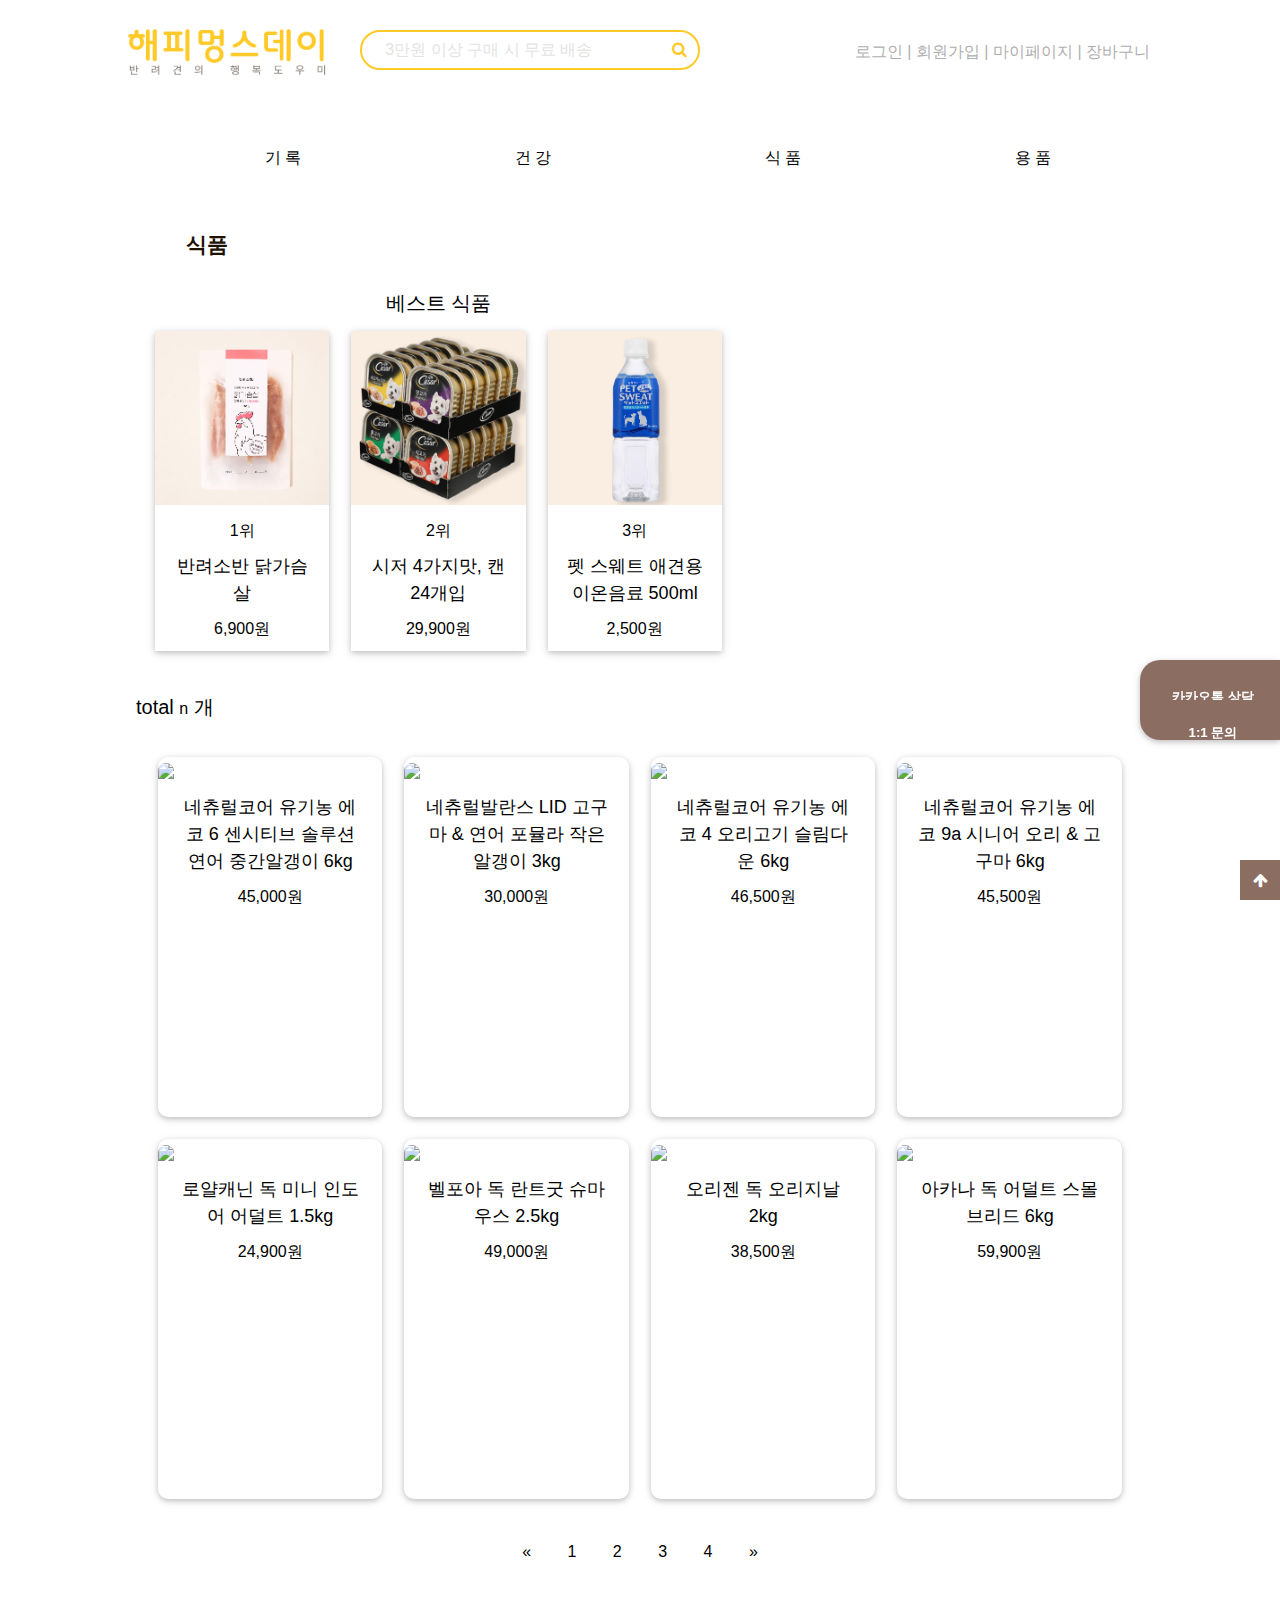
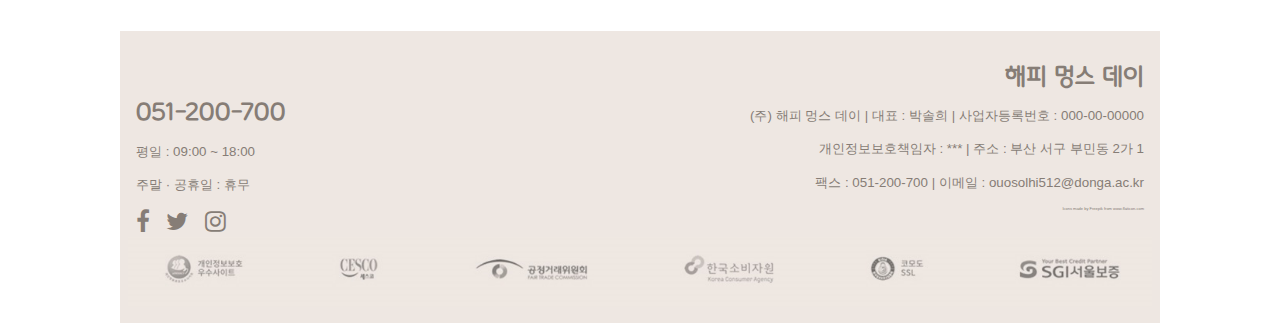
==== food.html @ b2371fed "Add files via upload" ====
<!DOCTYPE html>
<html lang="en">
<head>
    <meta charset="UTF-8">
    <meta http-equiv="X-UA-Compatible" content="IE=edge">
    <meta name="viewport" content="width=device-width, initial-scale=1.0">
    <link rel="stylesheet" href="./w3css-master/w3.css">
    <link rel="stylesheet" href="https://cdnjs.cloudflare.com/ajax/libs/font-awesome/4.7.0/css/font-awesome.min.css">
    <link rel="stylesheet" href="./cssjs/css01.css">
    <link href="https://fonts.googleapis.com/icon?family=Material+Icons" rel="stylesheet">
    <link rel="shortcut icon" href="./favicon/favicon.ico">
    <link rel="shortcut icon" href="/favicon.ico" type="image/x-icon">
    <link rel="icon" href="/favicon.ico" type="image/x-icon">
    <link rel="apple-touch-icon" sizes="57x57" href="/apple-icon-57x57.png">
    <link rel="apple-touch-icon" sizes="60x60" href="/apple-icon-60x60.png">
    <link rel="apple-touch-icon" sizes="72x72" href="/apple-icon-72x72.png">
    <link rel="apple-touch-icon" sizes="76x76" href="/apple-icon-76x76.png">
    <link rel="apple-touch-icon" sizes="114x114" href="/apple-icon-114x114.png">
    <link rel="apple-touch-icon" sizes="120x120" href="/apple-icon-120x120.png">
    <link rel="apple-touch-icon" sizes="144x144" href="/apple-icon-144x144.png">
    <link rel="apple-touch-icon" sizes="152x152" href="/apple-icon-152x152.png">
    <link rel="apple-touch-icon" sizes="180x180" href="/apple-icon-180x180.png">
    <link rel="icon" type="image/png" sizes="192x192"  href="/android-icon-192x192.png">
    <link rel="icon" type="image/png" sizes="32x32" href="/favicon-32x32.png">
    <link rel="icon" type="image/png" sizes="96x96" href="/favicon-96x96.png">
    <link rel="icon" type="image/png" sizes="16x16" href="/favicon-16x16.png">
    <link rel="manifest" href="/manifest.json">
    <meta name="msapplication-TileColor" content="#ffffff">
    <meta name="msapplication-TileImage" content="/ms-icon-144x144.png">
    <meta name="theme-color" content="#ffffff">
    <script src="https://code.jquery.com/jquery-latest.js"></script> 
    <script src="./cssjs/js01.js"></script>
    <script type="text/javascript">
        $(document).ready(function() {
          $('#close').click(function() {
            $('#pop').hide();
          });
        });
        $(document).ready(function(){
            document.getElementById("total0").innerHTML=document.getElementsByClassName('img').length;
         })
    </script>
    <title>해피멍스데이</title>
</head>
<body class="w3-content" style="max-width:1040px" onload="clickidtext();clickpwtext();">
    <div id="page">


        <div>
            <div class="top w3-text-white w3-container" id="gotop">
                <a>
                    <i class="fa fa-arrow-up w3-display-middle" aria-hidden="true"></i>
                </a>
            </div>
        </div>
        <header id="header">
            <div id="logo" class="w3-left">
                <img src="./img/logo.png" id="logo01" alt="logo" width=21% onclick='home()'>
            </div>

            <div id="top_menu">
                <a href="#"  onclick="top_menu();"> 로그인 </a> |
                <a href="./join.html"> 회원가입 </a> |
                <a href="#"  onclick="top_menu();"> 마이페이지 </a> |
                <a href="#"  onclick="top_menu();"> 장바구니 </a>
            </div>
            <div id="rja">
                <form class = 'search'>
                    <input class = 'keyword' type = 'text' name = 'search' value = "" autocomplete = "off" placeholder="&nbsp&nbsp 3만원 이상 구매 시 무료 배송">
                    <button class = "img-button" type = "submit" name = "click" value = "" onclick="rja();">
                        <i class="fa fa-search"></i>
                    </button>
                </form>
            </div>
        </header>
        <nav>
            <ul>
                <li> <a href="#" class="w3-wide"> 기록 </a> </li>
                <li> <a href="#" class="w3-wide"> 건강 </a> </li>
                <li> <a href="./food.html" class="w3-wide"> 식품 </a> </li>
                <li> <a href="./product.html" class="w3-wide"> 용품 </a> </li>
            </ul>
        </nav>       
        <br>



        <div class="w3-container" id="page01">
            <article>

                <section id="content" class="w3-medium">
                    <h2> 식품 </h2>

                    <div id="best01" class="w3-row-padding w3-margin-top" style="width: 60%;">
                        <h4 style="text-align: center;"> 베스트 식품 </h4>
                        <div class="w3-third w3-content">
                            <div class="w3-card container">
                                <img src="./img/01.png" style="width:100%">
                                <div class="w3-container w3-center">
                                    <h6>1위</h6>
                                    <h5>반려소반 닭가슴살</h5>
                                    <h6>6,900원</h6>
                                </div>
                            </div>
                        </div>
                        <div class="w3-third w3-content">
                            <div class="w3-card container">
                                <img src="./img/02.png" style="width:100%">
                                <div class="w3-container w3-center">
                                    <h6>2위</h6>
                                    <h5>시저 4가지맛, 캔 24개입</h5>
                                    <h6>29,900원</h6>
                                </div>
                            </div>
                        </div>
                        <div class="w3-third w3-content">
                            <div class="w3-card container">
                                <img src="./img/03.png" style="width:100%">
                                <div class="w3-container w3-center">
                                    <h6>3위</h6>
                                    <h5>펫 스웨트 애견용 이온음료 500ml</h5>
                                    <h6>2,500원</h6>
                                </div>
                            </div>
                        </div>
                    </div>

                    <br>
                    <h4 class="w3-margin-top"> total 
                        <span id="total0">n</span> 
                        개
                    </h4>
                    <div id="rank">
                        <div id="rank01" class="w3-row-padding w3-margin-top">
                            <!-- <h4 style="text-align: center;"> 식품 </h4>-->

                            


                            <div class="w3-quarter w3-content w3-margin-top">
                                <div class="w3-card container">
                                    <img src="./img/f01.jpg" style="width:100%" class="img">
                                    <div class="w3-container w3-center">
                                        <h5>네츄럴코어 유기농 에코 6 센시티브 솔루션 연어 중간알갱이 6kg</h5>
                                        <h6>45,000원</h6>
                                    </div>
                                </div>
                            </div>
                            <div class="w3-quarter w3-content w3-margin-top">
                                <div class="w3-card container">
                                    <img src="./img/f02.jpg" style="width:100%" class="img">
                                    <div class="w3-container w3-center">
                                        <h5>네츄럴발란스 LID 고구마 & 연어 포뮬라 작은알갱이 3kg</h5>
                                        <h6>30,000원</h6>
                                    </div>
                                </div>
                            </div>
                            <div class="w3-quarter w3-content w3-margin-top">
                                <div class="w3-card container">
                                    <img src="./img/f03.jpg" style="width:100%" class="img">
                                    <div class="w3-container w3-center">
                                        <h5>네츄럴코어 유기농 에코 4 오리고기 슬림다운  6kg</h5>
                                        <h6>46,500원</h6>
                                    </div>
                                </div>
                            </div>
                            <div class="w3-quarter w3-content w3-margin-top">
                                <div class="w3-card container">
                                    <img src="./img/f04.jpg" style="width:100%" class="img">
                                    <div class="w3-container w3-center">
                                        <h5>네츄럴코어 유기농 에코 9a 시니어 오리 & 고구마 6kg</h5>
                                        <h6>45,500원</h6>
                                    </div>
                                </div>
                            </div>
                            
                            <br><br><br><br><br>
                            
                            <div class="w3-quarter w3-content w3-margin-top">
                                <div class="w3-card container">
                                    <img src="./img/f05.jpg" style="width:100%" class="img">
                                    <div class="w3-container w3-center">
                                        <h5>로얄캐닌 독 미니 인도어 어덜트 1.5kg</h5>
                                        <h6>24,900원</h6>
                                    </div>
                                </div>
                            </div>
                            <div class="w3-quarter w3-content w3-margin-top">
                                <div class="w3-card container">
                                    <img src="./img/f06.jpg" style="width:100%" class="img">
                                    <div class="w3-container w3-center">
                                        <h5>벨포아 독 란트굿 슈마우스 2.5kg</h5>
                                        <h6>49,000원</h6>
                                    </div>
                                </div>
                            </div>
                            <div class="w3-quarter w3-content w3-margin-top">
                                <div class="w3-card container">
                                    <img src="./img/f07.jpg" style="width:100%" class="img">
                                    <div class="w3-container w3-center">
                                        <h5>오리젠 독 오리지날 2kg</h5>
                                        <h6>38,500원</h6>
                                    </div>
                                </div>
                            </div>
                            <div class="w3-quarter w3-content w3-margin-top">
                                <div class="w3-card container">
                                    <img src="./img/f08.jpg" style="width:100%" class="img">
                                    <div class="w3-container w3-center">
                                        <h5>아카나 독 어덜트 스몰브리드 6kg</h5>
                                        <h6>59,900원</h6>
                                    </div>
                                </div>
                            </div>



                        
                    </div>
                


                </section>

                <br>
                <section>
                    <div class="w3-container w3-center">
                        <div class="w3-bar">
                          <a href="#" class="w3-button">&laquo;</a>
                          <a href="#" class="w3-button">1</a>
                          <a href="#" class="w3-button">2</a>
                          <a href="#" class="w3-button">3</a>
                          <a href="#" class="w3-button">4</a>
                          <a href="#" class="w3-button">&raquo;</a>
                        </div>
                    </div>
                </section>
            </article>

            <section id="allfloat">
                <div class="float1" onclick="kakao();">
                    <div class="w3-display-container">
                        <div class="w3-display-middle">
                            <span class="material-icons" style="font-size: 15pt;"> support_agent </span> 
                            카카오톡 상담
                        </div>
                    </div>
                </div>
                <div class="float2" onclick="inquiry();">
                    <div class="w3-display-container">
                        <div class="w3-display-middle">
                            <span class="material-icons"> drive_file_rename_outline </span> 
                            1:1 문의
                        </div>
                    </div>
                </div>
            </section>
        </div>
        <br><br>
        <footer class="w3-row-padding w3-padding-16" id="footer">
            <div class="w3-third">
                <h2>
                    <span class="material-icons">support_agent</span>
                    051-200-700
                </h2>
                <p>평일 : 09:00 ~ 18:00 </p> 
                <p>주말 · 공휴일 : 휴무 </p>
                <a href="https://www.facebook.com/"><i class="fa fa-facebook" style="font-size:24px;color:#867d76">&nbsp;&nbsp;</i></a>
                <a href="https://twitter.com/"><i class="fa fa-twitter" style="font-size:24px;color:#867d76">&nbsp;&nbsp;</i></a>
                <a href="https://www.instagram.com/"><i class="fa fa-instagram" style="font-size:24px;color:#867d76">&nbsp;&nbsp;</i></a>
            </div>
            <div class="w3-twothird">
                <div id="footerright">
                    <h2 id="hmd">해피 멍스 데이</h2>
                    <p>(주) 해피 멍스 데이 | 대표 : 박솔희 | 사업자등록번호 : 000-00-00000 </p>
                    <p>개인정보보호책임자 : *** | 주소 :  부산 서구 부민동 2가 1</p>
                    <p>팩스 : 051-200-700 | 이메일 : ouosolhi512@donga.ac.kr</p>
                    <div>
                        <div  style="font-size: 3pt;">Icons made by <a href="https://www.freepik.com" title="Freepik"  style="font-size: 3pt;">Freepik</a> from <a href="https://www.flaticon.com/" title="Flaticon" style="font-size: 3pt;">www.flaticon.com</a></div>
                    </div>
                </div>
            </div>
            <img src="./img/footer01.jpg" alt="footer" id="ffooter">

            
        </footer>
    </div>
</body>
</html>
---- cssjs/css01.css ----
*{ font-size: 12pt;
    font-family: 'Noto Sans KR', sans-serif;
    }
.mySlides {display:none}
.w3-left, .w3-right, .w3-badge {cursor:pointer}
.w3-badge {height:13px;width:13px;padding:0}
body{max-width: 1040px ; 
    margin: 0 auto; 
    min-width: 1040px; 
}

@font-face { 
    font-family: 'malang';  
    src: url("../font/HancomMalangMalangRegular.otf") format("opentype");
    font-style: normal;
    font-weight: normal;
}     

@font-face {
    font-family: 'Material Icons';
    font-style: normal;
    font-weight: 400;
    src: url(https://example.com/MaterialIcons-Regular.eot); /* For IE6-8 */
    src: local('Material Icons'),
      local('MaterialIcons-Regular'),
      url(https://example.com/MaterialIcons-Regular.woff2) format('woff2'),
      url(https://example.com/MaterialIcons-Regular.woff) format('woff'),
      url(https://example.com/MaterialIcons-Regular.ttf) format('truetype');
}
.material-icons {
  font-family: 'Material Icons';
  font-weight: normal;
  font-style: normal;
  font-size: 24px;  /* Preferred icon size */
  display: inline-block;
  line-height: 1;
  text-transform: none;
  letter-spacing: normal;
  word-wrap: normal;
  white-space: nowrap;
  direction: ltr;

  /* Support for all WebKit browsers. */
  -webkit-font-smoothing: antialiased;
  /* Support for Safari and Chrome. */
  text-rendering: optimizeLegibility;

  /* Support for Firefox. */
  -moz-osx-font-smoothing: grayscale;

  /* Support for IE. */
  font-feature-settings: 'liga';
}

nav{
    border: #afafaf 0 1px 0 0 solid;
    text-align: center;
}
nav ul{
    list-style: none;
}
a{text-decoration: none;}

nav ul li:hover {
    background-color: #ffca28;
    color: #ffffff;
}

nav ul{
    display: flex;
}
nav ul li{
    flex: 1;
    padding: 10px;
}

#page01{display: flex;}
header{
    height: 120px;
}
footer{
    height: 100%;
    background-color: #eee7e2;
    color: #867d76;
}
footer div h2{
    font-size: 18pt;
    font-weight: bolder;
    font-family: 'malang';
}
footer div div h2{
    font-size: 18pt;
    font-weight: bolder;
    font-family: 'malang';
}

footer div p{
    font-size: 10pt;
}

#footerright{
    font-size: 8pt;
    text-align: right;
}
#ffooter{
    width: 1024px;
    display: inline-block;
    
}

/*article, aside, nav{
    height: calc(100vh - 100px);
} */
#page01 {
    height: calc(100vh-calc(header+nav+mySlides));
}




article{flex: 3; display: inline-block;}
aside{flex: 1;}

header{position: relative;}
#top_menu{
    color: #afafaf;
    position: absolute;
    top: 40px;
    right: 10px;
}
#logo{
    position: absolute;
    height: 100px;
    top: 20px;
}


.search{
    border: 2px solid #ffca28;
    border-radius: 20px;
    position: absolute;
    top: 30px;
    left: 240px;
    width: 340px;
    height: 40px;
}

button.img-button{
    border: none;
    background: transparent;
    color: #ffca28;
}
.fas{
    color: #ffca28;
}
.keyword{
    border : none;
    outline: none;
    background: transparent;
    width: 300px;
    color: #8c6d62;
    padding: 6px 0 0 10px;
}
#gotop{
    position: fixed; 
    bottom: 0;
    right: 0;
    width: 40px;
    height: 40px;
    display: inline-block;
    background-color: #ffca28;
    text-align: center;
}
#gotop, #gotop a i:hover{
    color: #ffca28;
    background-color: #8c6d62;
}


table{
    outline: none;
}

div article section h2{
    text-align: left;
    margin-left: 50px;
    color: #1d1102;
    font-size: 16pt;
    font-weight: bolder;
}

div article section table tr td{
    position: relative;
}
div article section table tr td h3{
    position: absolute;
    top: 40px;
    left: 150px;
}
div article section table tr td p{
    position: absolute;
    top: 30px;
    left: 80px;

}


#videoth div div div{
    border-radius: 10px;
}
#videoth div div div img{
    border-radius: 10px 10px 0 0;
}
#videoth div div div div p{
    font-size: 10pt;
}

.container {
    position: relative;
  }
.overlay {
    position: absolute;
    top: 0;
    bottom: 0;
    left: 0;
    right: 0;
    opacity: 0;
    transition: .5s ease;
    background-color: #ffc928c4;
  }
  
.container:hover .overlay {
    opacity: 1;
}
  
.text {
    color: white;
    font-size: 20px;
    position: absolute;
    top: 50%;
    left: 50%;
    -webkit-transform: translate(-50%, -50%);
    -ms-transform: translate(-50%, -50%);
    transform: translate(-50%, -50%);
    text-align: center;
    text-shadow: -1px 0 #8c6d62, 0 1px #8c6d62, 1px 0 #8c6d62, 0 -1px #8c6d62;
}

.container1 {
    position: relative;
}
  
.image {
    display: block;
    height: auto;
}
  
.overlay2 {
    position: absolute; 
    left: 9px;
    bottom: 0; 
    
    background: rgb(0, 0, 0);
    background: rgba(0, 0, 0, 0.5); /* Black see-through */
    color: #f1f1f1; 
    width: 217px;
    transition: .5s ease;
    opacity:0;
    font-size: 20px;
    padding: 20px;
    text-align: center;
}
  
.container1:hover .overlay2 {
    opacity: 1;
}


aside div h3{
    text-align: left    ;
    margin-left: 20px;
    color: #1d1102;
    font-size: 16pt;
    font-weight: bolder;
    
}

#boxx{
    width: 240px;
    height: 230px;
    border: 1px solid #cccccc;
    border-radius: 5px;
    position: relative;
}
#loginbox p{
    text-align: center;
}

#idbox{
    padding: 10px 10px 0 10px;
}
aside div div div div input{
    border: none;
    background-color: #f0f0f0;
}

#pwbox{
    padding: 5px 10px 0 10px;
}

aside div div div div input{
    height: 40px;
}
#loginbutton{
    margin: 15px 0 0;
    width: 90%;
    background-color: #ffca28;
    height: 50px;
    border-radius: 5px;
    border: none;
    position: absolute;
    left: 50%;
    transform: translateX(-50%);
}

#loginbutton:hover{
    background-color: #8c6d62;
    color: #ffffff;
}

#join{
    margin: 15px 0 0;
    width: 90%;
    background-color: #ffca28;
    height: 50px;
    border-radius: 5px;
    border: none;
    position: absolute;
    top: 150px;
    left: 50%;
    transform: translateX(-50%);
}

#join:hover{
    background-color: #8c6d62;
    color: #ffffff;
}

section div div{
    margin: 3px;
}

#pet div div{
    border-radius: 20px;
}
#pet div div img{
    border-radius: 20px;
}
input::placeholder {
    color: #cccccc;
}


.float1{
    position: fixed;
    display: inline-block;
    bottom: 200px; 
    right: 0;
    z-index: 99;
    width: 140px;
    height: 40px;
    border-radius: 20px 0 00;
    background-color: #8c6d62;
}


.float1 div div{
    display: inline;
    position: absolute;
    top: 18px;
    width: 100%;
    text-align: center;
    font-size: 10pt;
    font-weight: 600;
    color: #ffffff;
}

.float2{
    position: fixed;
    display: inline-block;
    bottom: 160px; 
    right: 0;
    z-index: 99;
    width: 140px;
    height: 40px;
    border-radius: 0 0 0 20px;
    background-color: #8c6d62;
}


.float2 div div{
    display: inline;
    position: absolute;
    top: 12px;
    width: 100%;
    text-align: center;
    font-size: 10pt;
    font-weight: 600;
    color: #ffffff;
}
#pop{
    z-index: 2;
    position: fixed;    
    top: 100px; 
    left: 50%;
    transform: translate(-50%, 0);
    background-color: #f8f8f8;
    text-align: right;
}
#pop div img{
    width: auto;
    height: auto;
    max-width: 450px;
    max-height: 450px;
}

#allfloat{
    position: fixed;
    display: inline-block;
    bottom: 160px; 
    right: 0;
    z-index: 99;
    width: 140px;
    height: 80px;
    border-radius: 20px 0 0 20px;
    box-shadow:0 2px 5px 0 #00000029,0 2px 10px 0 rgba(0,0,0,0.12)
}

#allfloat :hover{
    background-color: #ffca28;
    color: #8c6d62;
}

#noticebox{ 
    width: 240px;
    border: 1px solid #cccccc;
    border-radius: 5px;
    position: relative;
}
#noticebox ul {
    padding-left: 10px;
}
#noticebox ul li{
    list-style: none;
    font-size: 10pt;
    border-bottom: 1px solid #efefef;
    margin-bottom: 10px;
    margin-right: 10px;
}

#noticebox ul li:hover {
    color: #8c6d62;
}

#noticebox ul li:before {
    content: "·";
    display: inline-block;
    vertical-align: middle;
    padding: 0px 5px 6px 0px;
}


#rank div div div{
    border-radius: 10px;
    height: 360px;
    font-family: "Noto Sans KR";
    
}
#rank div div div img{
    border-radius: 10px 10px 0 0;
    font-family: "Noto Sans KR";
}

#rank h4{
    font-family: "Noto Sans KR";
}
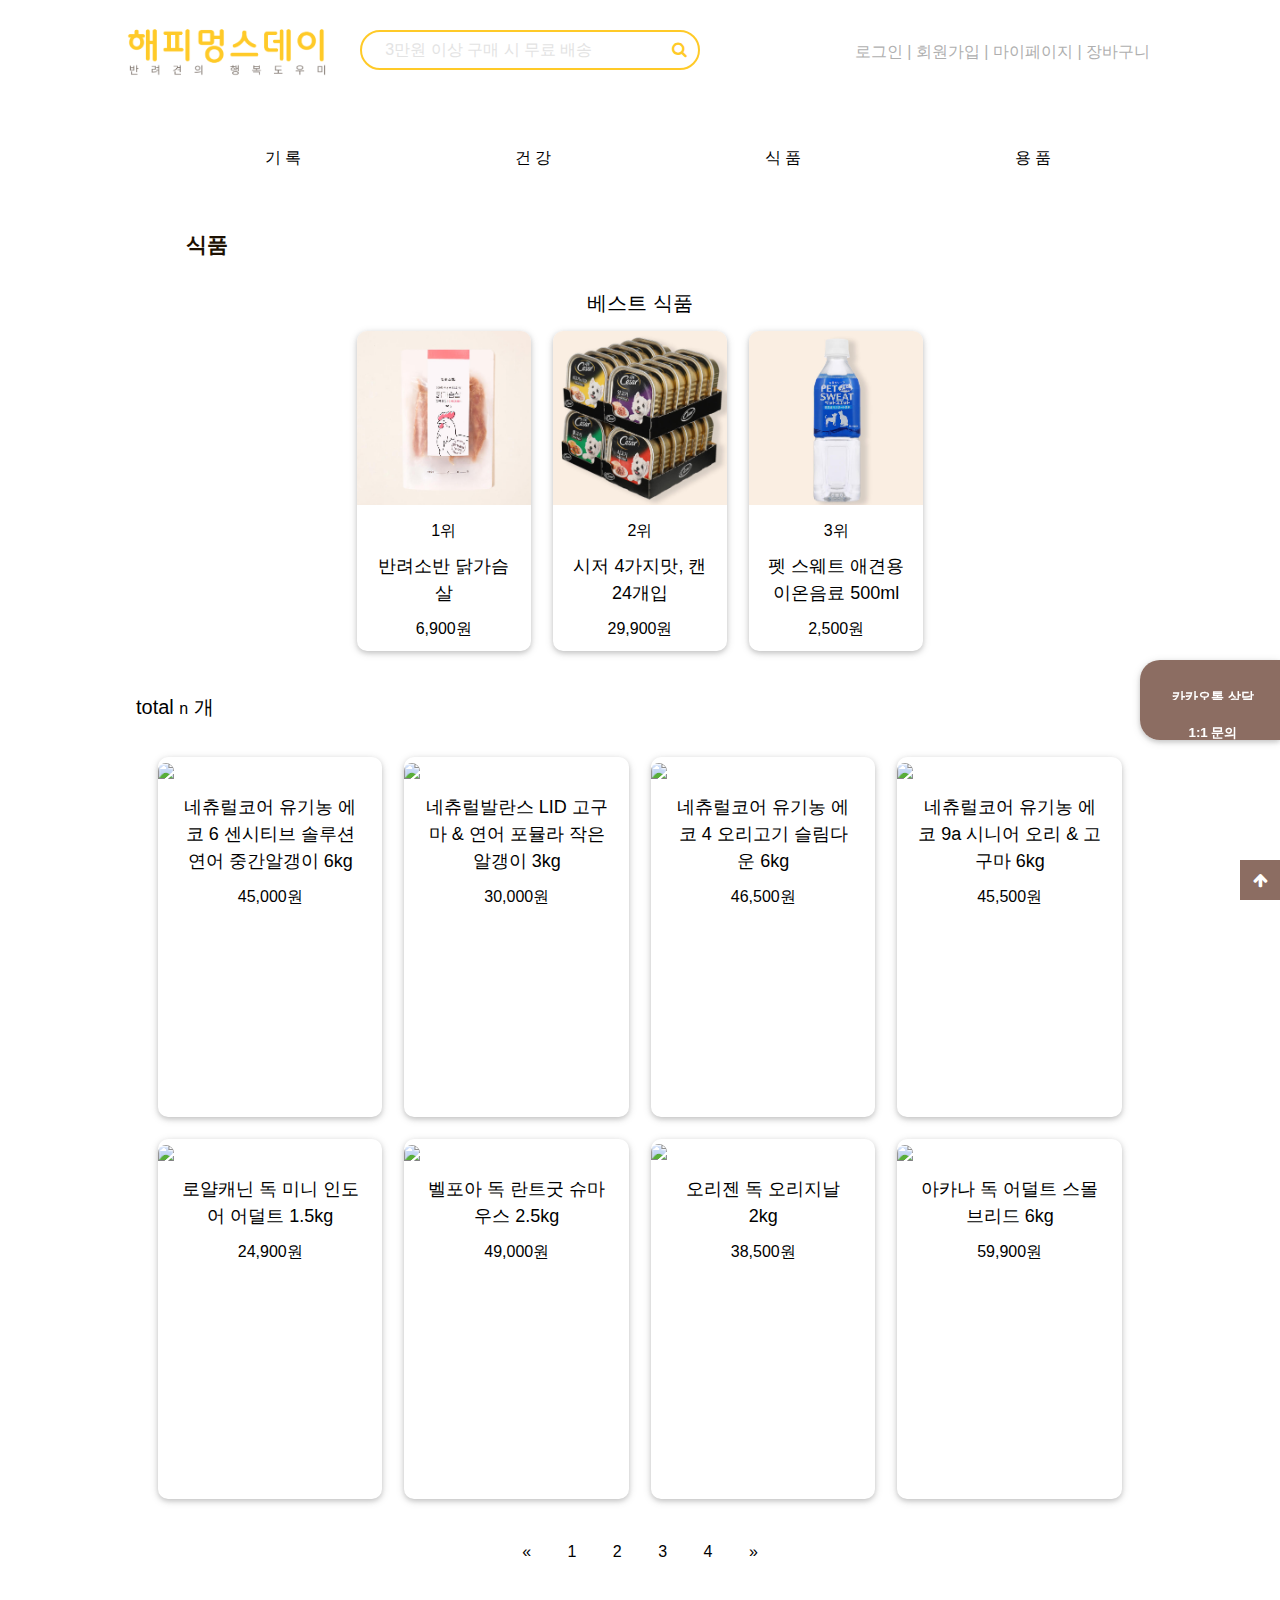
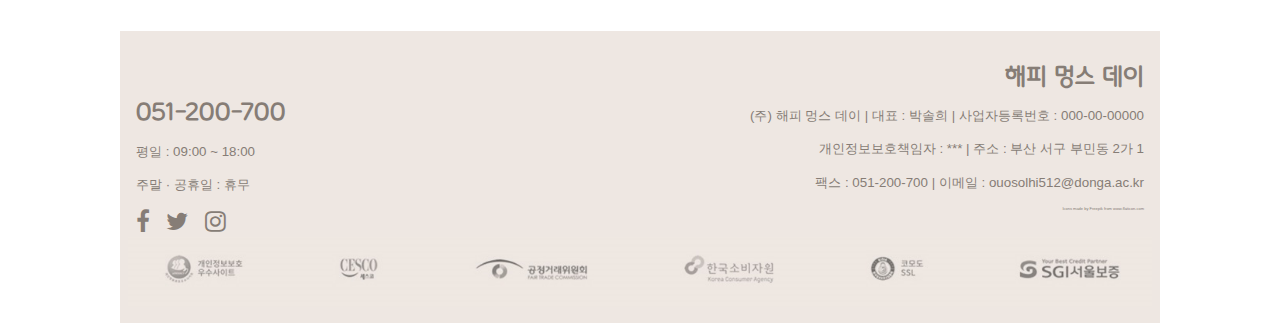
==== commit 34b51d5d: "Update food.html" ====
--- a/food.html
+++ b/food.html
@@ -55,14 +55,14 @@
         </div>
         <header id="header">
             <div id="logo" class="w3-left">
-                <img src="./img/logo.png" id="logo01" alt="logo" width=21% onclick='home()'>
-            </div>
-
-            <div id="top_menu">
-                <a href="#"  onclick="top_menu();"> 로그인 </a> |
+                <img src="./img/logo.png" id="logo01" alt="logo" width=21% onclick="location.href='index.html'">
+            </div>
+
+            <div id="top_menu" >
+                <a href="./login.html"> 로그인 </a> |
                 <a href="./join.html"> 회원가입 </a> |
-                <a href="#"  onclick="top_menu();"> 마이페이지 </a> |
-                <a href="#"  onclick="top_menu();"> 장바구니 </a>
+                <a href="#" onclick="top_menu();"> 마이페이지 </a> |
+                <a href="#" onclick="top_menu();"> 장바구니 </a>
             </div>
             <div id="rja">
                 <form class = 'search'>
@@ -75,8 +75,8 @@
         </header>
         <nav>
             <ul>
-                <li> <a href="#" class="w3-wide"> 기록 </a> </li>
-                <li> <a href="#" class="w3-wide"> 건강 </a> </li>
+                <li> <a href="#" onclick="top_menu();" class="w3-wide"> 기록 </a> </li>
+                <li> <a href="#" onclick="top_menu();" class="w3-wide"> 건강 </a> </li>
                 <li> <a href="./food.html" class="w3-wide"> 식품 </a> </li>
                 <li> <a href="./product.html" class="w3-wide"> 용품 </a> </li>
             </ul>
@@ -196,7 +196,9 @@
                             </div>
                             <div class="w3-quarter w3-content w3-margin-top">
                                 <div class="w3-card container">
+                                    <a href="./f01.html">
                                     <img src="./img/f07.jpg" style="width:100%" class="img">
+                                    </a>
                                     <div class="w3-container w3-center">
                                         <h5>오리젠 독 오리지날 2kg</h5>
                                         <h6>38,500원</h6>
@@ -286,4 +288,4 @@
         </footer>
     </div>
 </body>
-</html>+</html>
--- a/cssjs/css01.css
+++ b/cssjs/css01.css
@@ -486,6 +486,20 @@
 }
 
 
-
-
-
+#best01{
+    margin: auto;
+}
+
+#best01 div div{
+    border-radius: 10px;
+    font-family: "Noto Sans KR";
+    
+}
+#best01 div div img{
+    border-radius: 10px 10px 0 0;
+    font-family: "Noto Sans KR";
+}
+
+
+
+
